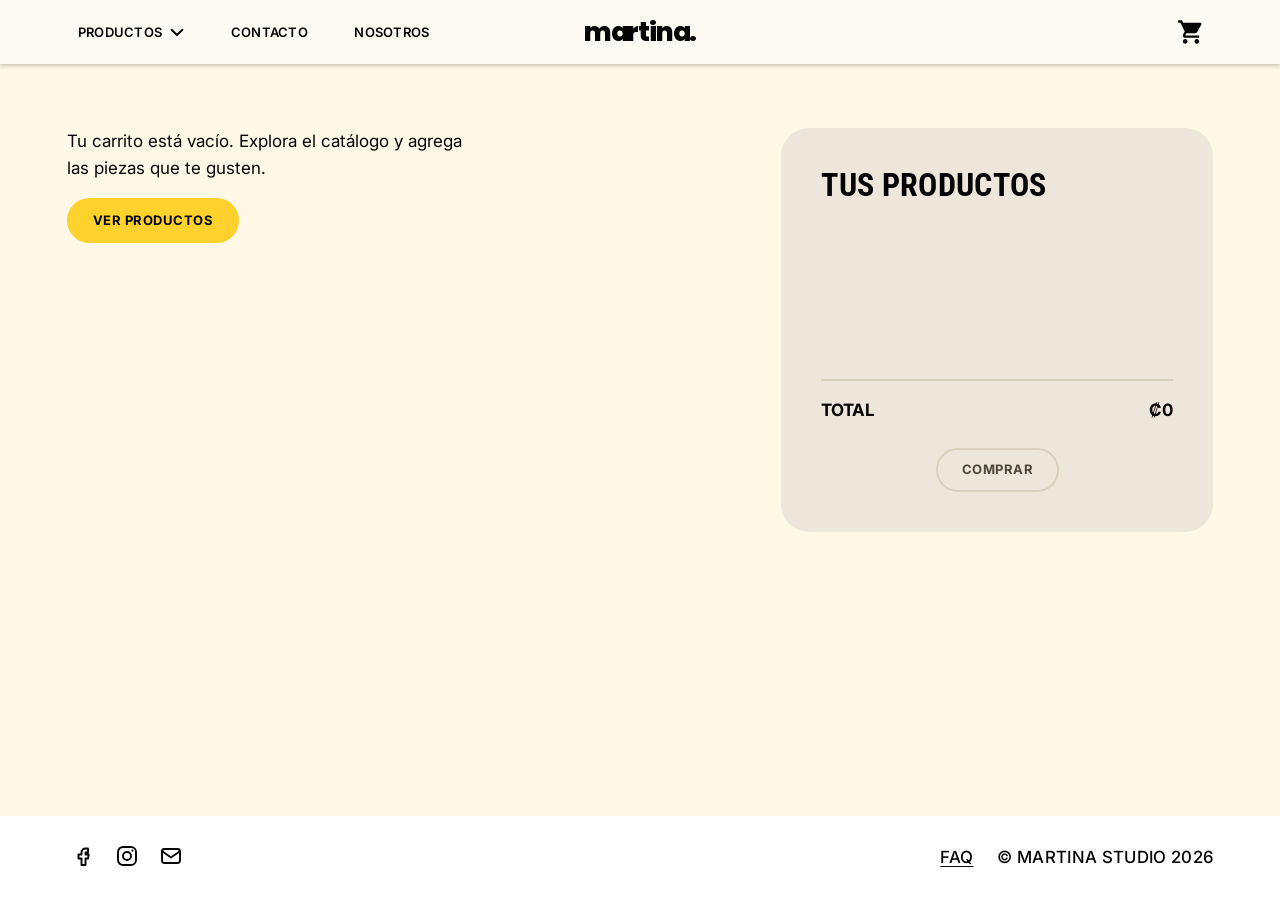
==== carrito.html @ 1516043b "Add files via upload" ====
<!DOCTYPE html>
<html lang="es-CR">
<head>
  <meta charset="utf-8">
  <meta name="viewport" content="width=device-width, initial-scale=1">
  <title>Carrito | martina.</title>
  <meta name="description" content="Revisa los muebles que agregaste a tu carrito en martina. y confirma tu pedido.">
  <meta name="theme-color" content="#fdfaf3">
  <meta property="og:type" content="website">
  <meta property="og:title" content="Carrito | martina.">
  <meta property="og:description" content="Revisa los muebles que agregaste a tu carrito en martina. y confirma tu pedido.">
  <meta property="og:locale" content="es_CR">
  <link rel="icon" href="img/favicon.svg" type="image/svg+xml">
  <link rel="preconnect" href="https://fonts.googleapis.com">
  <link rel="preconnect" href="https://fonts.gstatic.com" crossorigin>
  <link rel="stylesheet" href="https://fonts.googleapis.com/css2?family=Inter:wght@400;500;600;700&family=Poppins:wght@800&family=Roboto+Condensed:wght@700&display=swap">
  <link rel="stylesheet" href="css/base.css">
  <link rel="stylesheet" href="css/components.css">
  <link rel="stylesheet" href="css/pages.css">
  <script src="js/main.js" defer></script>
</head>
<body>
  <a class="skip-link" href="#contenido">Saltar al contenido</a>
  <header class="site-header">
    <div class="site-header__inner">
      <button class="nav-toggle" type="button" aria-expanded="false" aria-controls="menu-principal">
        <span class="nav-toggle__bars" aria-hidden="true"></span>
        <span class="visually-hidden">Menú</span>
      </button>
      <nav class="nav" id="menu-principal" aria-label="Principal">
        <ul class="nav__list">
          <li class="nav__item nav__item--sub">
            <div class="nav__pill">
              <a class="nav__link nav__link--split" href="productos.html">Productos</a>
              <button class="nav__chev" type="button" aria-expanded="false" aria-controls="submenu-productos">
                <span class="icon icon--chevron" aria-hidden="true"></span>
                <span class="visually-hidden">Mostrar categorías de productos</span>
              </button>
            </div>
            <ul class="nav__sub" id="submenu-productos">
            <li><a class="nav__sub-link" href="productos.html">Todos los productos</a></li>
            <li><a class="nav__sub-link" href="productos.html?tipo=silla">Sillas</a></li>
            <li><a class="nav__sub-link" href="productos.html?tipo=butaca">Butacas</a></li>
            <li><a class="nav__sub-link" href="productos.html?tipo=taburete">Taburetes</a></li>
            <li><a class="nav__sub-link" href="productos.html?tipo=mecedora">Mecedoras</a></li>
            </ul>
          </li>
          <li class="nav__item"><a class="nav__pill nav__link" href="contacto.html">Contacto</a></li>
          <li class="nav__item"><a class="nav__pill nav__link" href="nosotros.html">Nosotros</a></li>
        </ul>
      </nav>
      <a class="logo" href="index.html" aria-label="martina., ir al inicio">martina.</a>
      <a class="cart-link" href="carrito.html" aria-label="Carrito de compras, 0 productos" aria-current="page">
        <span class="icon icon--cart" aria-hidden="true"></span>
        <span class="cart-link__count" data-cart-count></span>
      </a>
    </div>
  </header>

  <main id="contenido" class="container">
    <div class="cart">
      <section aria-labelledby="items-title">
        <h1 class="visually-hidden" id="items-title">Carrito de compras</h1>
        <p class="form-status" id="cart-status" tabindex="-1" hidden>¡Gracias por tu pedido! Te escribiremos al correo o teléfono que tengamos registrado para coordinar el pago y la entrega.</p>
        <ul class="cart__items" id="cart-items"></ul>
      </section>

      <aside class="summary" aria-labelledby="summary-title">
        <h2 class="summary__title" id="summary-title">Tus productos</h2>
        <ul class="summary__lines" id="cart-lines"></ul>
        <p class="summary__total"><span>Total</span><span id="cart-total">₡0</span></p>
        <div class="summary__actions">
          <button class="btn" id="cart-buy" type="button" disabled>Comprar</button>
          <button class="summary__clear" id="cart-clear" type="button" hidden>Vaciar carrito</button>
        </div>
      </aside>
    </div>

    <dialog class="modal" id="checkout" aria-labelledby="checkout-title">
      <h2 class="modal__title" id="checkout-title">Confirma tu pedido</h2>
      <p>Total a pagar: <strong id="checkout-total">₡0</strong>. Al confirmar, nuestro equipo te contactará para coordinar el pago y la entrega.</p>
      <div class="modal__actions">
        <button class="btn btn--ghost" id="checkout-cancel" type="button">Cancelar</button>
        <button class="btn" id="checkout-confirm" type="button">Confirmar pedido</button>
      </div>
    </dialog>
  </main>

  <footer class="site-footer">
    <div class="site-footer__inner">
      <ul class="social">
        <li><a class="social__link" href="https://www.facebook.com/martina.studio" target="_blank" rel="noopener noreferrer"><span class="icon icon--facebook" aria-hidden="true"></span><span class="visually-hidden">Facebook de martina. (se abre en una pestaña nueva)</span></a></li>
        <li><a class="social__link" href="https://www.instagram.com/martina.studio" target="_blank" rel="noopener noreferrer"><span class="icon icon--instagram" aria-hidden="true"></span><span class="visually-hidden">Instagram de martina. (se abre en una pestaña nueva)</span></a></li>
        <li><a class="social__link" href="mailto:martina@studio.com"><span class="icon icon--mail" aria-hidden="true"></span><span class="visually-hidden">Enviar correo a martina@studio.com</span></a></li>
      </ul>
      <div class="site-footer__meta">
        <a class="site-footer__link" href="preguntas-frecuentes.html">FAQ</a>
        <p class="site-footer__copy">&copy; Martina Studio 2026</p>
      </div>
    </div>
  </footer>
  <div class="toast" id="toast" role="status" aria-live="polite"></div>
</body>
</html>
---- css/base.css ----
/* Estilos base y variables del sitio. */

:root {
  /* Colores */
  --color-ink: #050505;
  --color-ink-soft: #4d4839;
  --color-cream: #fff8e7;
  --color-paper: #fdfaf3;
  --color-sand: #ede6da;
  --color-line: #d8cfbd;
  --color-yellow: #fed12d;
  --color-yellow-soft: #ffe58a;
  --color-forest: #1e3a2b;
  --color-white: #ffffff;
  --color-error: #b3261e;
  --color-ok: #1e6b3a;

  /* Tipografías */
  --font-brand: "Poppins", "Montserrat", "Segoe UI", Arial, sans-serif;
  --font-display: "Roboto Condensed", "Arial Narrow", "Helvetica Neue", Arial, sans-serif;
  --font-body: "Inter", "Segoe UI", system-ui, -apple-system, Roboto, Arial, sans-serif;

  --step--1: clamp(0.8rem, 0.78rem + 0.1vw, 0.875rem);
  --step-0: clamp(1rem, 0.97rem + 0.15vw, 1.0625rem);
  --step-1: clamp(1.15rem, 1.08rem + 0.35vw, 1.3rem);
  --step-2: clamp(1.5rem, 1.3rem + 1vw, 2rem);
  --step-3: clamp(1.9rem, 1.5rem + 2vw, 2.9rem);

  /* Espaciado y formas */
  --space-1: 0.25rem;
  --space-2: 0.5rem;
  --space-3: 0.75rem;
  --space-4: 1rem;
  --space-5: 1.5rem;
  --space-6: 2.5rem;
  --space-7: 4rem;
  --space-8: 6rem;
  --radius-s: 0.5rem;
  --radius-m: 1rem;
  --radius-l: 1.75rem;
  --gutter: clamp(1rem, 5.2vw, 4.75rem);
  --header-h: 4rem;
  --shadow-header: 0 2px 4px rgba(0, 0, 0, 0.22);
  --shadow-pop: 0 12px 32px rgba(5, 5, 5, 0.18);
  --ease: cubic-bezier(0.2, 0.7, 0.2, 1);
}

*,
*::before,
*::after {
  box-sizing: border-box;
}

html {
  -webkit-text-size-adjust: 100%;
  scroll-behavior: smooth;
  scroll-padding-top: calc(var(--header-h) + 1rem);
}

body {
  margin: 0;
  min-height: 100vh;
  display: flex;
  flex-direction: column;
  background: var(--color-cream);
  color: var(--color-ink);
  font-family: var(--font-body);
  font-size: var(--step-0);
  font-weight: 400;
  line-height: 1.6;
  text-rendering: optimizeLegibility;
}

main {
  flex: 1;
}

img,
svg {
  display: block;
  max-width: 100%;
}

img {
  height: auto;
}

h1,
h2,
h3 {
  margin: 0;
  font-family: var(--font-display);
  font-weight: 700;
  line-height: 1.08;
  letter-spacing: 0.01em;
  text-transform: uppercase;
}

h1 { font-size: var(--step-3); }
h2 { font-size: var(--step-2); }
h3 { font-size: var(--step-1); }

p {
  margin: 0 0 var(--space-4);
}

ul,
ol {
  margin: 0;
  padding: 0;
}

a {
  color: inherit;
  text-underline-offset: 0.2em;
}

button,
input,
select,
textarea {
  font: inherit;
  color: inherit;
}

button {
  cursor: pointer;
}

address {
  font-style: normal;
}

[hidden] {
  display: none !important;
}

/* Foco de teclado */
:focus-visible {
  outline: 3px solid var(--color-ink);
  outline-offset: 3px;
  border-radius: 4px;
}

::selection {
  background: var(--color-yellow);
  color: var(--color-ink);
}

/* Utilidades */
.visually-hidden {
  position: absolute !important;
  width: 1px;
  height: 1px;
  margin: -1px;
  padding: 0;
  overflow: hidden;
  clip: rect(0 0 0 0);
  white-space: nowrap;
  border: 0;
}

.container {
  width: 100%;
  max-width: 96rem;
  margin-inline: auto;
  padding-inline: var(--gutter);
}

.skip-link {
  position: absolute;
  top: -4rem;
  left: var(--space-4);
  z-index: 100;
  padding: var(--space-3) var(--space-4);
  background: var(--color-yellow);
  color: var(--color-ink);
  font-weight: 600;
  border-radius: var(--radius-s);
  text-decoration: none;
}

.skip-link:focus {
  top: var(--space-3);
}

@media (prefers-reduced-motion: reduce) {
  html { scroll-behavior: auto; }

  *,
  *::before,
  *::after {
    animation-duration: 0.01ms !important;
    animation-iteration-count: 1 !important;
    transition-duration: 0.01ms !important;
  }
}
---- css/components.css ----
/* Componentes compartidos del sitio. */

/* Iconos */
.icon {
  display: inline-block;
  flex: none;
  width: 1.5rem;
  height: 1.5rem;
  background: center / contain no-repeat;
}

.icon--cart { background-image: url("../img/icons/cart.svg"); width: 1.75rem; height: 1.75rem; }
.icon--chevron { background-image: url("../img/icons/chevron.svg"); width: 1.1rem; height: 1.1rem; }
.icon--facebook { background-image: url("../img/icons/facebook.svg"); }
.icon--instagram { background-image: url("../img/icons/instagram.svg"); }
.icon--mail { background-image: url("../img/icons/mail.svg"); }
.icon--lg { width: 2rem; height: 2rem; }

/* Wordmark */
.wordmark {
  display: inline-block;
  font-family: var(--font-brand);
  font-weight: 800;
  line-height: 0.84;
  letter-spacing: -0.045em;
  text-transform: lowercase;
}

.wordmark__line {
  display: block;
}

.wordmark__dot {
  display: inline-block;
  width: 0.27em;
  height: 0.27em;
  margin-left: 0.05em;
  background: url("../img/sello-negro.svg") center / contain no-repeat;
}

/* Cabecera y navegación */
.site-header {
  position: sticky;
  top: 0;
  z-index: 50;
  background: var(--color-paper);
  box-shadow: var(--shadow-header);
}

.site-header__inner {
  position: relative;
  display: grid;
  grid-template-columns: 1fr auto 1fr;
  align-items: center;
  gap: var(--space-4);
  max-width: 100rem;
  min-height: var(--header-h);
  margin-inline: auto;
  padding-inline: var(--gutter);
}

.logo {
  grid-column: 2;
  grid-row: 1;
  font-family: var(--font-brand);
  font-size: 1.65rem;
  font-weight: 800;
  letter-spacing: -0.045em;
  line-height: 1;
  text-decoration: none;
}

.cart-link {
  position: relative;
  grid-column: 3;
  grid-row: 1;
  justify-self: end;
  display: inline-flex;
  align-items: center;
  padding: var(--space-2);
  border-radius: var(--radius-s);
  text-decoration: none;
}

.cart-link__count {
  position: absolute;
  top: -0.1rem;
  right: -0.25rem;
  min-width: 1.2rem;
  padding: 0 0.3rem;
  border-radius: 999px;
  background: var(--color-yellow);
  font-size: 0.72rem;
  font-weight: 700;
  line-height: 1.2rem;
  text-align: center;
}

.cart-link__count:empty {
  display: none;
}

.nav {
  grid-column: 1;
  grid-row: 1;
  justify-self: start;
}

.nav__list {
  display: flex;
  align-items: center;
  gap: var(--space-5);
  list-style: none;
}

.nav__item {
  position: relative;
}

.nav__pill {
  display: flex;
  align-items: center;
  border-radius: var(--radius-s);
  transition: background-color 0.2s var(--ease);
}

.nav__pill:hover {
  background: var(--color-yellow-soft);
}

.nav__pill.is-current {
  background: var(--color-yellow);
}

.nav__link {
  display: block;
  padding: 0.65rem 0.7rem;
  font-size: 0.8125rem;
  font-weight: 600;
  letter-spacing: 0.02em;
  line-height: 1;
  text-decoration: none;
  text-transform: uppercase;
}

.nav__link--split {
  padding-right: 0.2rem;
}

.nav__chev {
  display: inline-flex;
  align-items: center;
  padding: 0.65rem 0.6rem 0.65rem 0.2rem;
  border: 0;
  border-radius: var(--radius-s);
  background: none;
}

.nav__chev .icon {
  transition: transform 0.2s var(--ease);
}

.nav__item.is-open .nav__chev .icon {
  transform: rotate(180deg);
}

.nav__sub {
  position: absolute;
  top: 100%;
  left: 0;
  z-index: 10;
  display: none;
  min-width: 14rem;
  margin: 0.4rem 0 0;
  padding: var(--space-2);
  list-style: none;
  background: var(--color-paper);
  border-radius: var(--radius-m);
  box-shadow: var(--shadow-pop);
}

.nav__sub::before {
  content: "";
  position: absolute;
  top: -0.4rem;
  right: 0;
  left: 0;
  height: 0.4rem;
}

.nav__item.is-open .nav__sub {
  display: block;
}

@media (hover: hover) and (min-width: 56.25em) {
  .nav__item--sub:hover .nav__sub {
    display: block;
  }
}

.nav__sub-link {
  display: block;
  padding: 0.6rem 0.8rem;
  border-radius: var(--radius-s);
  font-size: 0.9rem;
  font-weight: 500;
  text-decoration: none;
}

.nav__sub-link:hover {
  background: var(--color-yellow-soft);
}

.nav-toggle {
  display: none;
  grid-column: 1;
  grid-row: 1;
  justify-self: start;
  align-items: center;
  justify-content: center;
  width: 2.75rem;
  height: 2.75rem;
  border: 0;
  border-radius: var(--radius-s);
  background: none;
}

.nav-toggle__bars,
.nav-toggle__bars::before,
.nav-toggle__bars::after {
  display: block;
  width: 1.4rem;
  height: 2px;
  background: var(--color-ink);
  transition: transform 0.25s var(--ease), background-color 0.25s var(--ease);
}

.nav-toggle__bars {
  position: relative;
}

.nav-toggle__bars::before,
.nav-toggle__bars::after {
  content: "";
  position: absolute;
  left: 0;
}

.nav-toggle__bars::before { top: -0.45rem; }
.nav-toggle__bars::after { top: 0.45rem; }

.nav-toggle.is-open .nav-toggle__bars { background: transparent; }
.nav-toggle.is-open .nav-toggle__bars::before { transform: translateY(0.45rem) rotate(45deg); }
.nav-toggle.is-open .nav-toggle__bars::after { transform: translateY(-0.45rem) rotate(-45deg); }

@media (max-width: 56.24em) {
  .nav-toggle {
    display: inline-flex;
  }

  .nav {
    position: absolute;
    top: 100%;
    right: 0;
    left: 0;
    display: none;
    max-height: calc(100vh - var(--header-h));
    overflow-y: auto;
    padding: var(--space-4) var(--gutter) var(--space-5);
    background: var(--color-paper);
    box-shadow: var(--shadow-header);
  }

  .nav.is-open {
    display: block;
  }

  .nav__list {
    flex-direction: column;
    align-items: stretch;
    gap: var(--space-1);
  }

  .nav__link {
    padding: 0.9rem 0.8rem;
    font-size: 0.9rem;
  }

  .nav__chev {
    display: none;
  }

  .nav__sub {
    position: static;
    display: block;
    min-width: 0;
    margin: 0 0 var(--space-2) var(--space-4);
    padding: 0;
    background: none;
    box-shadow: none;
  }

  .nav__sub::before {
    display: none;
  }

  .nav__sub-link {
    padding: 0.7rem 0.8rem;
  }
}

/* Botones */
.btn {
  display: inline-flex;
  align-items: center;
  justify-content: center;
  gap: var(--space-2);
  padding: 0.85rem 1.5rem;
  border: 2px solid var(--color-yellow);
  border-radius: 999px;
  background: var(--color-yellow);
  color: var(--color-ink);
  font-size: 0.8125rem;
  font-weight: 700;
  letter-spacing: 0.04em;
  line-height: 1;
  text-decoration: none;
  text-transform: uppercase;
  transition: background-color 0.2s var(--ease), border-color 0.2s var(--ease), transform 0.2s var(--ease);
}

.btn:hover {
  background: var(--color-yellow-soft);
  border-color: var(--color-yellow-soft);
}

.btn:active {
  transform: translateY(1px);
}

.btn:disabled {
  background: var(--color-sand);
  border-color: var(--color-line);
  color: var(--color-ink-soft);
  cursor: not-allowed;
}

.btn--ghost {
  background: transparent;
  border-color: var(--color-ink);
}

.btn--ghost:hover {
  background: var(--color-ink);
  border-color: var(--color-ink);
  color: var(--color-cream);
}

.btn--small {
  padding: 0.6rem 1rem;
  font-size: 0.75rem;
}

.btn--block {
  width: 100%;
}

.link-arrow {
  font-size: 0.875rem;
  font-weight: 600;
  text-transform: uppercase;
  letter-spacing: 0.03em;
}

/* Sello "Nuevo" */
.badge {
  position: absolute;
  z-index: 2;
  display: grid;
  place-items: center;
  width: 8.75rem;
  aspect-ratio: 1;
  background: url("../img/sello-amarillo.svg") center / contain no-repeat;
  font-family: var(--font-brand);
  font-size: 1.35rem;
  font-weight: 800;
  letter-spacing: -0.01em;
  text-transform: uppercase;
  transform: rotate(-15deg);
}

/* Tarjetas de producto */
.product-card {
  display: flex;
  flex-direction: column;
  gap: var(--space-3);
  list-style: none;
}

.product-card__media {
  margin: 0;
  overflow: hidden;
  aspect-ratio: 1;
  border-radius: var(--radius-m);
  background: var(--color-sand);
}

.product-card__img {
  width: 100%;
  height: 100%;
  object-fit: cover;
  transition: transform 0.5s var(--ease);
}

.product-card:hover .product-card__img {
  transform: scale(1.04);
}

.product-card__head {
  display: grid;
  grid-template-columns: 1fr auto;
  align-items: baseline;
  column-gap: var(--space-3);
}

.product-card__name {
  font-family: var(--font-body);
  font-size: 1rem;
  font-weight: 500;
  letter-spacing: 0;
  line-height: 1.3;
  text-transform: uppercase;
}

.product-card__price {
  margin: 0;
  font-weight: 600;
  white-space: nowrap;
}

.product-card__info {
  grid-column: 1 / -1;
  margin: 0;
  color: var(--color-ink-soft);
  font-size: var(--step--1);
  line-height: 1.4;
}

.product-card__add {
  align-self: flex-start;
  margin-top: auto;
}

.placeholder {
  display: grid;
  place-items: center;
  width: 100%;
  height: 100%;
  padding: var(--space-4);
  background:
    repeating-linear-gradient(135deg, transparent 0 14px, rgba(0, 0, 0, 0.025) 14px 28px),
    var(--color-sand);
  color: var(--color-ink-soft);
  font-size: var(--step--1);
  text-align: center;
}

/* Campos de formulario */
.field {
  display: flex;
  flex-direction: column;
  gap: var(--space-2);
  margin-bottom: var(--space-5);
}

.field__label {
  font-size: 0.875rem;
  font-weight: 600;
}

.field__hint {
  color: var(--color-ink-soft);
  font-size: var(--step--1);
  font-weight: 400;
}

.field__control {
  width: 100%;
  padding: 0.8rem 1rem;
  border: 2px solid var(--color-line);
  border-radius: var(--radius-m);
  background: var(--color-paper);
  transition: border-color 0.2s var(--ease), box-shadow 0.2s var(--ease);
}

.field__control:hover {
  border-color: var(--color-ink-soft);
}

.field__control:focus {
  outline: none;
  border-color: var(--color-ink);
  box-shadow: 0 0 0 4px var(--color-yellow);
}

.field__control--area {
  min-height: 9rem;
  resize: vertical;
}

.field__error {
  min-height: 0;
  margin: 0;
  color: var(--color-error);
  font-size: 0.85rem;
  font-weight: 500;
}

.field__error:empty {
  display: none;
}

.field--error .field__control {
  border-color: var(--color-error);
}

.field__counter {
  align-self: flex-end;
  margin: 0;
  color: var(--color-ink-soft);
  font-size: 0.8rem;
}

.check {
  display: flex;
  align-items: flex-start;
  gap: var(--space-3);
  cursor: pointer;
  font-size: 0.95rem;
  line-height: 1.4;
}

.check__input {
  flex: none;
  width: 1.25rem;
  height: 1.25rem;
  margin: 0.1rem 0 0;
  accent-color: var(--color-ink);
  cursor: pointer;
}

.form-status {
  margin: var(--space-4) 0 0;
  padding: var(--space-3) var(--space-4);
  border-radius: var(--radius-m);
  background: var(--color-yellow-soft);
  font-weight: 500;
}

/* Pie de página */
.site-footer {
  background: var(--color-white);
}

.site-footer__inner {
  display: flex;
  flex-wrap: wrap;
  align-items: center;
  justify-content: space-between;
  gap: var(--space-4) var(--space-6);
  max-width: 100rem;
  margin-inline: auto;
  padding: var(--space-5) var(--gutter);
}

.social {
  display: flex;
  gap: var(--space-3);
  list-style: none;
}

.social__link {
  display: inline-flex;
  padding: var(--space-1);
  border-radius: var(--radius-s);
  transition: transform 0.2s var(--ease);
}

.social__link:hover {
  transform: translateY(-2px);
}

.site-footer__meta {
  display: flex;
  flex-wrap: wrap;
  align-items: center;
  gap: var(--space-2) var(--space-5);
}

.site-footer__link,
.site-footer__copy {
  margin: 0;
  font-size: 1.05rem;
  font-weight: 500;
  letter-spacing: 0.02em;
  text-transform: uppercase;
}

/* Aviso */
.toast {
  position: fixed;
  bottom: var(--space-5);
  left: 50%;
  z-index: 90;
  max-width: calc(100vw - 2rem);
  padding: 0.8rem 1.25rem;
  border-radius: 999px;
  background: var(--color-ink);
  color: var(--color-cream);
  font-size: 0.9rem;
  font-weight: 500;
  opacity: 0;
  pointer-events: none;
  transform: translate(-50%, 1rem);
  transition: opacity 0.25s var(--ease), transform 0.25s var(--ease);
}

.toast.is-visible {
  opacity: 1;
  transform: translate(-50%, 0);
}

/* Modal */
.modal {
  width: min(30rem, calc(100vw - 2rem));
  padding: var(--space-5);
  border: 0;
  border-radius: var(--radius-l);
  background: var(--color-paper);
  color: var(--color-ink);
  box-shadow: var(--shadow-pop);
}

.modal::backdrop {
  background: rgba(5, 5, 5, 0.55);
}

.modal__title {
  margin-bottom: var(--space-3);
}

.modal__actions {
  display: flex;
  flex-wrap: wrap;
  justify-content: flex-end;
  gap: var(--space-3);
  margin-top: var(--space-5);
}

/* Preguntas frecuentes */
.accordion__item {
  border-bottom: 2px solid var(--color-line);
}

.accordion__summary {
  display: flex;
  align-items: center;
  justify-content: space-between;
  gap: var(--space-4);
  padding: var(--space-4) 0;
  font-size: var(--step-1);
  font-weight: 600;
  line-height: 1.3;
  list-style: none;
  cursor: pointer;
}

.accordion__summary::-webkit-details-marker {
  display: none;
}

.accordion__summary::after {
  content: "+";
  flex: none;
  font-family: var(--font-display);
  font-size: 1.75rem;
  font-weight: 700;
  line-height: 1;
}

.accordion__item[open] .accordion__summary::after {
  content: "\2212";
}

.accordion__body {
  max-width: 42rem;
  padding-bottom: var(--space-4);
  color: var(--color-ink-soft);
}
---- css/pages.css ----
/* Estilos específicos de cada página. */

/* Rejilla de productos */
.product-grid {
  display: grid;
  grid-template-columns: repeat(auto-fill, minmax(11.5rem, 1fr));
  gap: var(--space-6) var(--space-5);
  list-style: none;
}

@media (max-width: 40em) {
  .product-grid {
    grid-template-columns: repeat(2, minmax(0, 1fr));
    gap: var(--space-5) var(--space-3);
  }

  .cart__items {
    grid-template-columns: repeat(2, minmax(0, 1fr));
  }
}

.product-grid--four {
  grid-template-columns: repeat(4, minmax(0, 1fr));
}

@media (max-width: 56.24em) {
  .product-grid--four {
    grid-template-columns: repeat(2, minmax(0, 1fr));
  }
}

/* Secciones */
.section {
  padding-block: var(--space-7);
}

.section--paper {
  background: var(--color-paper);
}

.section__head {
  display: flex;
  flex-wrap: wrap;
  align-items: baseline;
  justify-content: space-between;
  gap: var(--space-3) var(--space-5);
  margin-bottom: var(--space-6);
}

/* Inicio: hero */
.hero {
  display: grid;
  grid-template-columns: minmax(0, 38fr) minmax(0, 62fr);
  min-height: min(45rem, calc(100vh - var(--header-h) - 5rem));
}

.hero__content {
  display: flex;
  flex-direction: column;
  justify-content: space-between;
  gap: var(--space-7);
  padding: clamp(2rem, 6vw, 5rem) var(--space-5) clamp(2rem, 5vw, 4rem) var(--gutter);
}

.hero__wordmark {
  font-size: clamp(4.5rem, 9.2vw, 9rem);
}

.hero__title {
  max-width: 14ch;
  margin-bottom: var(--space-4);
  font-size: clamp(1.7rem, 1.2rem + 1.6vw, 2.3rem);
}

.hero__text {
  max-width: 24rem;
  margin-bottom: var(--space-5);
}

.hero__media {
  position: relative;
  min-height: 22rem;
}

.hero__img {
  width: 100%;
  height: 100%;
  object-fit: cover;
  border-top-left-radius: var(--radius-l);
}

.hero__badge {
  bottom: 12%;
  left: 0;
  margin-left: -4.4rem;
  animation: stamp 0.9s var(--ease) 0.25s both;
}

@keyframes stamp {
  from { opacity: 0; transform: rotate(-70deg) scale(0.4); }
  to { opacity: 1; transform: rotate(-15deg) scale(1); }
}

@media (max-width: 56.24em) {
  .hero {
    grid-template-columns: 1fr;
    min-height: 0;
  }

  .hero__content {
    gap: var(--space-6);
    padding: var(--space-6) var(--gutter) var(--space-7);
  }

  .hero__media {
    min-height: 0;
    aspect-ratio: 4 / 3;
  }

  .hero__img {
    border-top-left-radius: var(--radius-l);
    border-top-right-radius: var(--radius-l);
  }

  .hero__badge {
    top: 0;
    right: var(--gutter);
    bottom: auto;
    left: auto;
    width: 6.75rem;
    margin: -3.4rem 0 0;
    font-size: 1.05rem;
  }
}

/* Inicio: beneficios */
.benefits {
  display: grid;
  grid-template-columns: repeat(auto-fit, minmax(15rem, 1fr));
  gap: var(--space-6);
  list-style: none;
}

.benefits__item::before {
  content: "";
  display: block;
  width: 2.75rem;
  height: 2.75rem;
  margin-bottom: var(--space-4);
  background: url("../img/sello-amarillo.svg") center / contain no-repeat;
}

.benefits__title {
  margin-bottom: var(--space-2);
  font-size: var(--step-1);
}

.benefits__text {
  max-width: 24rem;
  margin: 0;
  color: var(--color-ink-soft);
}

/* Inicio: llamada a la acción */
.cta {
  display: flex;
  flex-wrap: wrap;
  align-items: center;
  justify-content: space-between;
  gap: var(--space-5) var(--space-6);
  padding: clamp(1.75rem, 5vw, 4rem);
  border-radius: var(--radius-l);
  background: var(--color-forest);
  color: var(--color-cream);
}

.cta__title {
  max-width: 18ch;
  margin-bottom: var(--space-3);
}

.cta__text {
  max-width: 34rem;
  margin: 0;
}

/* Catálogo */
.catalog {
  padding-block: var(--space-6) var(--space-7);
}

.catalog__bar {
  display: flex;
  flex-wrap: wrap;
  align-items: center;
  gap: var(--space-3);
  margin-bottom: var(--space-6);
  padding: var(--space-2) var(--space-2) var(--space-2) var(--space-5);
  border-radius: var(--radius-m);
  background: var(--color-sand);
}

.catalog__search {
  flex: 1 1 14rem;
  min-width: 0;
  padding: 0.7rem 0;
  border: 0;
  background: transparent;
}

.catalog__search:focus {
  outline: none;
}

.catalog__bar:focus-within {
  box-shadow: 0 0 0 4px var(--color-yellow);
}

.catalog__sort {
  padding: 0.6rem 0.9rem;
  border: 0;
  border-radius: var(--radius-s);
  background: var(--color-paper);
  font-size: 0.9rem;
}

.catalog__layout {
  display: grid;
  grid-template-columns: 15rem minmax(0, 1fr);
  gap: var(--space-7);
  align-items: start;
}

.catalog__status {
  margin-bottom: var(--space-4);
  color: var(--color-ink-soft);
  font-size: 0.9rem;
}

.catalog__empty {
  padding: var(--space-6) 0;
}

.filters-toggle {
  display: none;
  margin-bottom: var(--space-4);
}

.filters {
  position: sticky;
  top: calc(var(--header-h) + var(--space-4));
}

.filter {
  border-bottom: 3px solid var(--color-sand);
}

.filter__summary {
  display: flex;
  align-items: center;
  justify-content: space-between;
  padding: 1.05rem 0.25rem;
  font-size: 1rem;
  font-weight: 600;
  text-transform: uppercase;
  list-style: none;
  cursor: pointer;
}

.filter__summary::-webkit-details-marker {
  display: none;
}

.filter__summary::after {
  content: "+";
  padding-right: 0.5rem;
  font-size: 1.25rem;
  font-weight: 500;
}

.filter[open] .filter__summary::after {
  content: "\2212";
}

.filter__options {
  display: grid;
  gap: var(--space-3);
  padding: 0 0.25rem var(--space-4);
}

.filters__clear {
  margin-top: var(--space-5);
}

@media (max-width: 56.24em) {
  .catalog__layout {
    grid-template-columns: 1fr;
    gap: var(--space-4);
  }

  .filters {
    position: static;
  }

  .js .filters-toggle {
    display: inline-flex;
  }

  .js .filters {
    display: none;
  }

  .js .filters.is-open {
    display: block;
    margin-bottom: var(--space-5);
  }
}

/* Carrito */
.cart {
  display: grid;
  grid-template-columns: minmax(0, 1fr) minmax(18rem, 27rem);
  gap: var(--space-7);
  align-items: start;
  padding-block: var(--space-7);
}

.cart__items {
  display: grid;
  grid-template-columns: repeat(auto-fill, minmax(12rem, 1fr));
  gap: var(--space-6) var(--space-5);
  list-style: none;
}

.cart__empty {
  grid-column: 1 / -1;
  max-width: 26rem;
}

.cart-item {
  display: flex;
  flex-direction: column;
  gap: var(--space-2);
}

.cart-item__media {
  overflow: hidden;
  aspect-ratio: 1;
  border-radius: var(--radius-m);
  background: var(--color-sand);
}

.cart-item__img {
  width: 100%;
  height: 100%;
  object-fit: cover;
}

.cart-item__head {
  display: flex;
  justify-content: space-between;
  gap: var(--space-3);
  font-weight: 500;
  text-transform: uppercase;
}

.cart-item__info {
  margin: 0;
  color: var(--color-ink-soft);
  font-size: var(--step--1);
}

.cart-item__controls {
  display: flex;
  flex-wrap: wrap;
  align-items: center;
  justify-content: space-between;
  gap: var(--space-2);
  margin-top: var(--space-1);
}

.qty {
  display: inline-flex;
  align-items: center;
  border: 2px solid var(--color-ink);
  border-radius: 999px;
}

.qty__btn {
  width: 2rem;
  height: 2rem;
  border: 0;
  border-radius: 999px;
  background: none;
  font-size: 1.1rem;
  line-height: 1;
}

.qty__btn:hover {
  background: var(--color-yellow);
}

.qty__value {
  min-width: 1.5rem;
  font-size: 0.9rem;
  font-weight: 600;
  text-align: center;
}

.cart-item__remove {
  padding: var(--space-1);
  border: 0;
  background: none;
  font-size: 0.85rem;
  text-decoration: underline;
  text-underline-offset: 0.2em;
}

.summary {
  position: sticky;
  top: calc(var(--header-h) + var(--space-4));
  padding: var(--space-6);
  border-radius: var(--radius-l);
  background: var(--color-sand);
}

.summary__title {
  margin-bottom: var(--space-6);
}

.summary__lines {
  display: grid;
  gap: var(--space-4);
  min-height: 6rem;
  margin-bottom: var(--space-6);
  list-style: none;
}

.summary__line,
.summary__total {
  display: flex;
  justify-content: space-between;
  gap: var(--space-4);
  font-weight: 500;
  text-transform: uppercase;
}

.summary__total {
  margin: 0 0 var(--space-5);
  padding-top: var(--space-4);
  border-top: 2px solid var(--color-line);
  font-weight: 700;
}

.summary__actions {
  display: grid;
  justify-items: center;
  gap: var(--space-3);
}

.summary__clear {
  border: 0;
  background: none;
  font-size: 0.85rem;
  text-decoration: underline;
  text-underline-offset: 0.2em;
}

@media (max-width: 56.24em) {
  .cart {
    grid-template-columns: 1fr;
    gap: var(--space-6);
  }

  .summary {
    position: static;
    padding: var(--space-5);
  }
}

/* Contacto */
.contact {
  display: grid;
  grid-template-columns: minmax(0, 2fr) minmax(0, 1fr);
}

.contact__content {
  max-width: 44rem;
  padding: var(--space-7) var(--gutter) var(--space-7);
}

.contact__title {
  margin-bottom: var(--space-6);
}

.contact__list {
  display: grid;
  gap: var(--space-4);
  margin-bottom: var(--space-5);
  list-style: none;
}

.contact__item {
  display: flex;
  align-items: center;
  gap: var(--space-4);
}

.contact__link {
  text-decoration: none;
}

.contact__link:hover {
  text-decoration: underline;
}

.contact__phone {
  display: inline-block;
  margin-bottom: var(--space-3);
  font-size: var(--step-2);
  font-weight: 300;
  text-decoration: none;
}

.contact__meta {
  margin-bottom: var(--space-7);
  color: var(--color-ink-soft);
}

.contact__form-title {
  margin-bottom: var(--space-5);
  font-size: var(--step-2);
}

.contact__row {
  display: grid;
  grid-template-columns: repeat(2, minmax(0, 1fr));
  column-gap: var(--space-5);
}

.contact__media {
  position: sticky;
  top: var(--header-h);
  align-self: start;
  height: calc(100vh - var(--header-h));
  min-height: 28rem;
  overflow: hidden;
}

.contact__img {
  width: 100%;
  height: 100%;
  object-fit: cover;
}

.contact__wordmark {
  position: absolute;
  right: var(--space-6);
  bottom: var(--space-6);
  font-size: clamp(2.75rem, 5vw, 4.5rem);
}

@media (max-width: 56.24em) {
  .contact {
    grid-template-columns: 1fr;
  }

  .contact__content {
    max-width: none;
    padding-block: var(--space-6);
  }

  .contact__media {
    position: relative;
    top: auto;
    height: auto;
    min-height: 0;
    aspect-ratio: 16 / 10;
  }

  .contact__row {
    grid-template-columns: 1fr;
  }

  .contact__wordmark {
    display: none;
  }
}

/* Nosotros */
.about {
  max-width: 44rem;
  margin-inline: auto;
  padding: var(--space-7) var(--gutter) var(--space-8);
}

.about__title {
  margin-bottom: var(--space-5);
}

.about__text {
  max-width: 38rem;
  margin-bottom: var(--space-5);
  font-size: var(--step-1);
  line-height: 1.65;
}

.about__pillars {
  display: grid;
  gap: var(--space-5);
  margin: var(--space-7) 0;
  list-style: none;
}

.about__pillar {
  padding-left: var(--space-5);
  border-left: 4px solid var(--color-yellow);
}

.about__pillar-title {
  margin-bottom: var(--space-1);
  font-size: var(--step-1);
}

.about__pillar-text {
  margin: 0;
  color: var(--color-ink-soft);
}

.about__wordmark {
  display: block;
  width: max-content;
  margin-inline: auto;
  font-size: clamp(3.5rem, 8vw, 5rem);
}

/* Preguntas frecuentes */
.faq {
  max-width: 52rem;
  margin-inline: auto;
  padding: var(--space-7) var(--gutter) var(--space-8);
}

.faq__title {
  margin-bottom: var(--space-3);
}

.faq__intro {
  margin-bottom: var(--space-6);
  color: var(--color-ink-soft);
}

.faq__more {
  margin-top: var(--space-6);
}

/* Páginas simples */
.notice {
  display: grid;
  justify-items: center;
  gap: var(--space-5);
  max-width: 36rem;
  margin-inline: auto;
  padding: var(--space-8) var(--gutter);
  text-align: center;
}

.notice__wordmark {
  font-size: 5rem;
}

.notice__text {
  margin: 0;
}
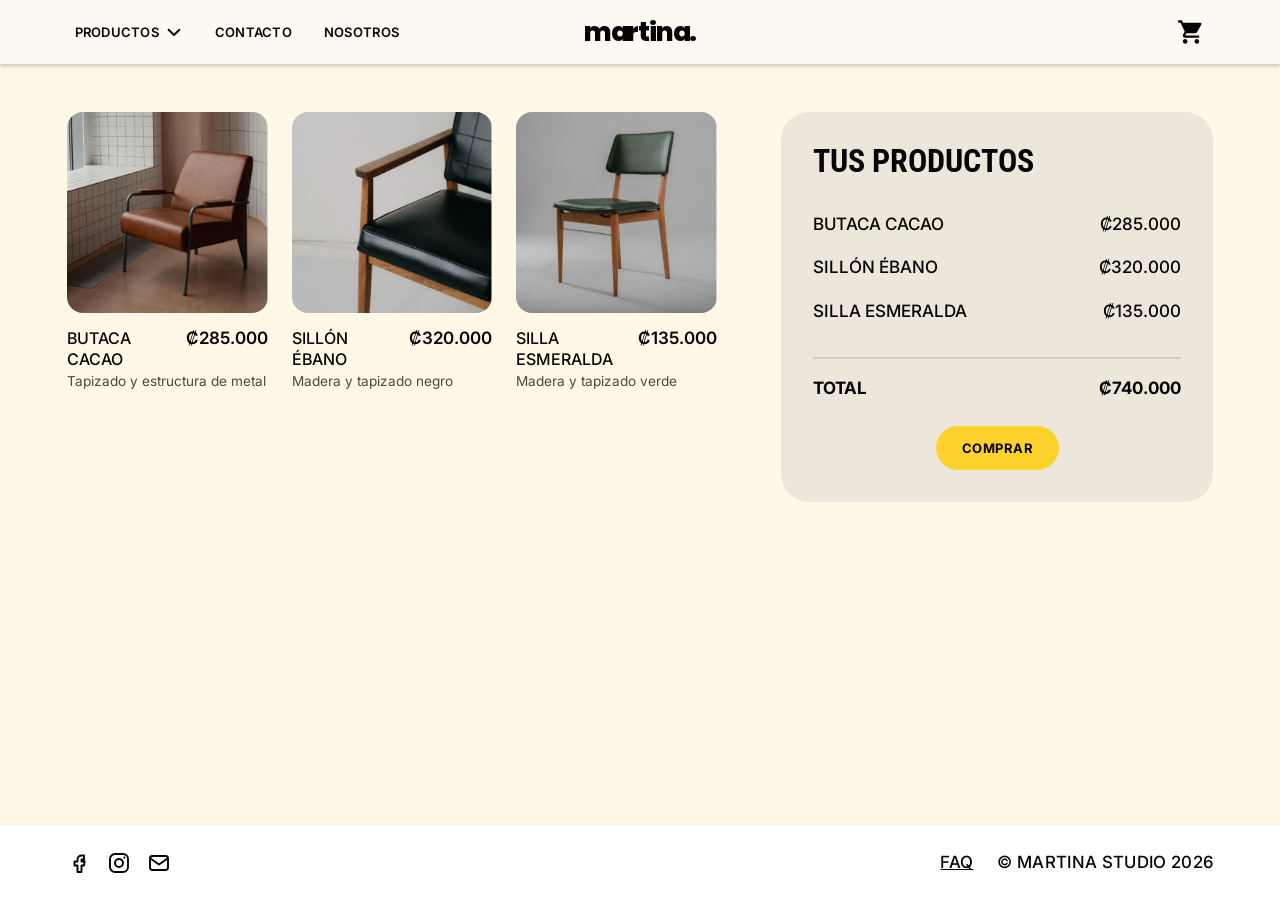
==== commit 41c7abff: "z" ====
--- a/carrito.html
+++ b/carrito.html
@@ -4,101 +4,122 @@
   <meta charset="utf-8">
   <meta name="viewport" content="width=device-width, initial-scale=1">
   <title>Carrito | martina.</title>
-  <meta name="description" content="Revisa los muebles que agregaste a tu carrito en martina. y confirma tu pedido.">
-  <meta name="theme-color" content="#fdfaf3">
-  <meta property="og:type" content="website">
-  <meta property="og:title" content="Carrito | martina.">
-  <meta property="og:description" content="Revisa los muebles que agregaste a tu carrito en martina. y confirma tu pedido.">
-  <meta property="og:locale" content="es_CR">
+  <meta name="description" content="Revisa tu carrito en martina. y confirma tu compra.">
   <link rel="icon" href="img/favicon.svg" type="image/svg+xml">
+
+  <!-- Bootstrap (desde CDN) -->
+  <link rel="stylesheet" href="https://cdn.jsdelivr.net/npm/bootstrap@5.3.2/dist/css/bootstrap.min.css">
+  <!-- Tipografías: Poppins (logo), Roboto Condensed (títulos), Inter (texto) -->
   <link rel="preconnect" href="https://fonts.googleapis.com">
   <link rel="preconnect" href="https://fonts.gstatic.com" crossorigin>
-  <link rel="stylesheet" href="https://fonts.googleapis.com/css2?family=Inter:wght@400;500;600;700&family=Poppins:wght@800&family=Roboto+Condensed:wght@700&display=swap">
-  <link rel="stylesheet" href="css/base.css">
-  <link rel="stylesheet" href="css/components.css">
-  <link rel="stylesheet" href="css/pages.css">
-  <script src="js/main.js" defer></script>
+  <link rel="stylesheet" href="https://fonts.googleapis.com/css2?family=Inter:wght@300;400;500;600;700&family=Poppins:wght@800&family=Roboto+Condensed:wght@700&display=swap">
+  <!-- Nuestros estilos (después de Bootstrap para poder personalizarlo) -->
+  <link rel="stylesheet" href="css/estilos.css">
 </head>
 <body>
-  <a class="skip-link" href="#contenido">Saltar al contenido</a>
+  <a class="salto" href="#contenido">Saltar al contenido</a>
   <header class="site-header">
-    <div class="site-header__inner">
-      <button class="nav-toggle" type="button" aria-expanded="false" aria-controls="menu-principal">
-        <span class="nav-toggle__bars" aria-hidden="true"></span>
-        <span class="visually-hidden">Menú</span>
-      </button>
-      <nav class="nav" id="menu-principal" aria-label="Principal">
-        <ul class="nav__list">
-          <li class="nav__item nav__item--sub">
-            <div class="nav__pill">
-              <a class="nav__link nav__link--split" href="productos.html">Productos</a>
-              <button class="nav__chev" type="button" aria-expanded="false" aria-controls="submenu-productos">
-                <span class="icon icon--chevron" aria-hidden="true"></span>
-                <span class="visually-hidden">Mostrar categorías de productos</span>
-              </button>
-            </div>
-            <ul class="nav__sub" id="submenu-productos">
-            <li><a class="nav__sub-link" href="productos.html">Todos los productos</a></li>
-            <li><a class="nav__sub-link" href="productos.html?tipo=silla">Sillas</a></li>
-            <li><a class="nav__sub-link" href="productos.html?tipo=butaca">Butacas</a></li>
-            <li><a class="nav__sub-link" href="productos.html?tipo=taburete">Taburetes</a></li>
-            <li><a class="nav__sub-link" href="productos.html?tipo=mecedora">Mecedoras</a></li>
-            </ul>
-          </li>
-          <li class="nav__item"><a class="nav__pill nav__link" href="contacto.html">Contacto</a></li>
-          <li class="nav__item"><a class="nav__pill nav__link" href="nosotros.html">Nosotros</a></li>
-        </ul>
-      </nav>
-      <a class="logo" href="index.html" aria-label="martina., ir al inicio">martina.</a>
-      <a class="cart-link" href="carrito.html" aria-label="Carrito de compras, 0 productos" aria-current="page">
-        <span class="icon icon--cart" aria-hidden="true"></span>
-        <span class="cart-link__count" data-cart-count></span>
-      </a>
-    </div>
+    <nav class="navbar navbar-expand-lg" aria-label="Principal">
+      <div class="container-fluid barra">
+        <button class="navbar-toggler" type="button" data-bs-toggle="collapse" data-bs-target="#menu" aria-controls="menu" aria-expanded="false" aria-label="Abrir menú">
+          <span class="navbar-toggler-icon"></span>
+        </button>
+
+        <div class="collapse navbar-collapse" id="menu">
+          <ul class="navbar-nav align-items-lg-center gap-lg-3">
+            <li class="nav-item dropdown">
+              <div class="pastilla">
+                <a class="nav-link" href="productos.html">Productos</a>
+                <button class="nav-link dropdown-toggle flecha" type="button" data-bs-toggle="dropdown" aria-expanded="false">
+                  <span class="visually-hidden">Mostrar categorías</span>
+                </button>
+                <ul class="dropdown-menu">
+                  <li><a class="dropdown-item" href="productos.html">Todos los productos</a></li>
+                  <li><a class="dropdown-item" href="productos.html#sillas">Sillas</a></li>
+                  <li><a class="dropdown-item" href="productos.html#butacas">Butacas</a></li>
+                  <li><a class="dropdown-item" href="productos.html#taburetes">Taburetes</a></li>
+                  <li><a class="dropdown-item" href="productos.html#mecedoras">Mecedoras</a></li>
+                </ul>
+              </div>
+            </li>
+            <li class="nav-item"><a class="nav-link pastilla" href="contacto.html">Contacto</a></li>
+            <li class="nav-item"><a class="nav-link pastilla" href="nosotros.html">Nosotros</a></li>
+          </ul>
+        </div>
+
+        <a class="logo" href="index.html" aria-label="martina., ir al inicio">martina.</a>
+        <a class="carrito-link" href="carrito.html" aria-label="Ver carrito de compras" aria-current="page">
+          <img src="img/icons/cart.svg" alt="" width="28" height="28">
+        </a>
+      </div>
+    </nav>
   </header>
 
-  <main id="contenido" class="container">
-    <div class="cart">
-      <section aria-labelledby="items-title">
-        <h1 class="visually-hidden" id="items-title">Carrito de compras</h1>
-        <p class="form-status" id="cart-status" tabindex="-1" hidden>¡Gracias por tu pedido! Te escribiremos al correo o teléfono que tengamos registrado para coordinar el pago y la entrega.</p>
-        <ul class="cart__items" id="cart-items"></ul>
-      </section>
+  <main id="contenido" class="carrito contenedor">
+    <section aria-labelledby="carrito-titulo">
+      <h1 class="visually-hidden" id="carrito-titulo">Carrito de compras</h1>
+      <!-- Ejemplo de carrito con 3 productos (sitio estático, sin base de datos) -->
+      <ul class="carrito-lista">
+          <li class="producto">
+            <figure>
+              <img src="img/butaca-cacao.jpg" alt="Butaca tapizada en marrón con estructura de metal verde oscuro junto a una ventana" width="274" height="284" loading="lazy">
+            </figure>
+            <div class="producto-datos">
+              <h3 class="producto-nombre">Butaca Cacao</h3>
+              <p class="producto-precio">₡285.000</p>
+              <p class="producto-info">Tapizado y estructura de metal</p>
+            </div>
+          </li>
+          <li class="producto">
+            <figure>
+              <img src="img/sillon-ebano.jpg" alt="Detalle de sillón con brazos de madera y asiento tapizado en negro" width="274" height="284" loading="lazy">
+            </figure>
+            <div class="producto-datos">
+              <h3 class="producto-nombre">Sillón Ébano</h3>
+              <p class="producto-precio">₡320.000</p>
+              <p class="producto-info">Madera y tapizado negro</p>
+            </div>
+          </li>
+          <li class="producto">
+            <figure>
+              <img src="img/silla-esmeralda.jpg" alt="Silla con asiento y respaldo tapizados en verde oscuro y patas de madera" width="274" height="284" loading="lazy">
+            </figure>
+            <div class="producto-datos">
+              <h3 class="producto-nombre">Silla Esmeralda</h3>
+              <p class="producto-precio">₡135.000</p>
+              <p class="producto-info">Madera y tapizado verde</p>
+            </div>
+          </li>
+      </ul>
+    </section>
 
-      <aside class="summary" aria-labelledby="summary-title">
-        <h2 class="summary__title" id="summary-title">Tus productos</h2>
-        <ul class="summary__lines" id="cart-lines"></ul>
-        <p class="summary__total"><span>Total</span><span id="cart-total">₡0</span></p>
-        <div class="summary__actions">
-          <button class="btn" id="cart-buy" type="button" disabled>Comprar</button>
-          <button class="summary__clear" id="cart-clear" type="button" hidden>Vaciar carrito</button>
-        </div>
-      </aside>
-    </div>
-
-    <dialog class="modal" id="checkout" aria-labelledby="checkout-title">
-      <h2 class="modal__title" id="checkout-title">Confirma tu pedido</h2>
-      <p>Total a pagar: <strong id="checkout-total">₡0</strong>. Al confirmar, nuestro equipo te contactará para coordinar el pago y la entrega.</p>
-      <div class="modal__actions">
-        <button class="btn btn--ghost" id="checkout-cancel" type="button">Cancelar</button>
-        <button class="btn" id="checkout-confirm" type="button">Confirmar pedido</button>
-      </div>
-    </dialog>
+    <aside class="resumen" aria-labelledby="resumen-titulo">
+      <h2 id="resumen-titulo">Tus productos</h2>
+      <ul>
+          <li class="resumen-linea"><span>Butaca Cacao</span><span>₡285.000</span></li>
+          <li class="resumen-linea"><span>Sillón Ébano</span><span>₡320.000</span></li>
+          <li class="resumen-linea"><span>Silla Esmeralda</span><span>₡135.000</span></li>
+      </ul>
+      <p class="resumen-linea resumen-total"><span>Total</span><span>₡740.000</span></p>
+      <a class="btn btn-martina" href="gracias.html">Comprar</a>
+    </aside>
   </main>
 
-  <footer class="site-footer">
-    <div class="site-footer__inner">
-      <ul class="social">
-        <li><a class="social__link" href="https://www.facebook.com/martina.studio" target="_blank" rel="noopener noreferrer"><span class="icon icon--facebook" aria-hidden="true"></span><span class="visually-hidden">Facebook de martina. (se abre en una pestaña nueva)</span></a></li>
-        <li><a class="social__link" href="https://www.instagram.com/martina.studio" target="_blank" rel="noopener noreferrer"><span class="icon icon--instagram" aria-hidden="true"></span><span class="visually-hidden">Instagram de martina. (se abre en una pestaña nueva)</span></a></li>
-        <li><a class="social__link" href="mailto:martina@studio.com"><span class="icon icon--mail" aria-hidden="true"></span><span class="visually-hidden">Enviar correo a martina@studio.com</span></a></li>
+  <footer class="pie">
+    <div class="pie-interior d-flex flex-wrap justify-content-between align-items-center gap-3">
+      <ul class="list-unstyled d-flex gap-3 mb-0">
+        <li><a href="https://www.facebook.com/martina.studio" target="_blank" rel="noopener noreferrer"><img src="img/icons/facebook.svg" alt="Facebook de martina. (se abre en una pestaña nueva)" width="24" height="24"></a></li>
+        <li><a href="https://www.instagram.com/martina.studio" target="_blank" rel="noopener noreferrer"><img src="img/icons/instagram.svg" alt="Instagram de martina. (se abre en una pestaña nueva)" width="24" height="24"></a></li>
+        <li><a href="mailto:martina@studio.com"><img src="img/icons/mail.svg" alt="Enviar correo a martina@studio.com" width="24" height="24"></a></li>
       </ul>
-      <div class="site-footer__meta">
-        <a class="site-footer__link" href="preguntas-frecuentes.html">FAQ</a>
-        <p class="site-footer__copy">&copy; Martina Studio 2026</p>
+      <div class="d-flex flex-wrap align-items-center gap-2 gap-md-4">
+        <a class="pie-texto" href="preguntas-frecuentes.html">FAQ</a>
+        <p class="pie-texto">&copy; Martina Studio 2026</p>
       </div>
     </div>
   </footer>
-  <div class="toast" id="toast" role="status" aria-live="polite"></div>
+
+  <!-- JavaScript de Bootstrap: hace funcionar el menú, el submenú y los acordeones -->
+  <script src="https://cdn.jsdelivr.net/npm/bootstrap@5.3.2/dist/js/bootstrap.bundle.min.js"></script>
 </body>
 </html>
--- a/css/estilos.css
+++ b/css/estilos.css
@@ -0,0 +1,998 @@
+/* ==========================================================================
+   martina. studio — estilos.css
+   Se carga DESPUÉS de Bootstrap, así que lo que escribimos aquí tiene
+   prioridad. Orden del archivo:
+     1. Variables (colores, fuentes)
+     2. Base (body, títulos, enlaces)
+     3. Bootstrap personalizado (botones, formularios, acordeón, menú)
+     4. Piezas del sitio (logo, sello, tarjetas, pie)
+     5. Páginas (inicio, productos, carrito, contacto, nosotros, FAQ)
+   El diseño es "mobile first": los estilos base son para celular y las
+   media queries (min-width) los van ajustando en pantallas más grandes.
+   ========================================================================== */
+
+
+/* ---------- 1. Variables ---------- */
+:root {
+  --tinta: #050505;
+  --crema: #fff8e7;
+  --crema-claro: #fdfaf3;
+  --arena: #ede6da;
+  --linea: #d8cfbd;
+  --amarillo: #fed12d;
+  --amarillo-suave: #ffe58a;
+  --verde: #1e3a2b;
+  --gris: #4d4839;
+  --error: #b3261e;
+
+  --fuente-logo: "Poppins", Arial, sans-serif;
+  --fuente-titulos: "Roboto Condensed", "Arial Narrow", Arial, sans-serif;
+  --fuente-texto: "Inter", "Segoe UI", Arial, sans-serif;
+
+  --margen: clamp(1rem, 5.2vw, 4.75rem);
+
+  /* Le decimos a Bootstrap que use nuestros colores de enlace y de títulos */
+  --bs-link-color-rgb: 5, 5, 5;
+  --bs-link-hover-color-rgb: 5, 5, 5;
+  --bs-heading-color: #050505;
+}
+
+
+/* ---------- 2. Base ---------- */
+html {
+  scroll-behavior: smooth;
+  scroll-padding-top: 5rem;
+}
+
+body {
+  display: flex;
+  flex-direction: column;
+  min-height: 100vh;
+  background: var(--crema);
+  color: var(--tinta);
+  font-family: var(--fuente-texto);
+  font-size: 1.0625rem;
+  line-height: 1.6;
+}
+
+main {
+  flex: 1;
+}
+
+img {
+  max-width: 100%;
+  height: auto;
+}
+
+h1, h2, h3 {
+  font-family: var(--fuente-titulos);
+  font-weight: 700;
+  line-height: 1.1;
+  text-transform: uppercase;
+}
+
+h1 { font-size: clamp(1.9rem, 1.5rem + 2vw, 2.9rem); }
+h2 { font-size: clamp(1.5rem, 1.3rem + 1vw, 2rem); }
+h3 { font-size: 1.25rem; }
+
+ul {
+  margin: 0;
+  padding: 0;
+  list-style: none;
+}
+
+a:focus-visible,
+button:focus-visible {
+  outline: 3px solid var(--tinta);
+  outline-offset: 3px;
+}
+
+.contenedor {
+  width: 100%;
+  max-width: 96rem;
+  margin-inline: auto;
+  padding-inline: var(--margen);
+}
+
+/* Enlace oculto para saltar al contenido (accesibilidad con teclado) */
+.salto {
+  position: absolute;
+  top: -4rem;
+  left: 1rem;
+  z-index: 2000;
+  padding: 0.75rem 1rem;
+  background: var(--amarillo);
+  border-radius: 0.5rem;
+  font-weight: 600;
+  text-decoration: none;
+}
+
+.salto:focus {
+  top: 0.75rem;
+}
+
+
+/* ---------- 3. Bootstrap personalizado ---------- */
+
+/* Botones: usamos el .btn de Bootstrap y solo cambiamos sus variables */
+.btn-martina,
+.btn-martina-borde {
+  --bs-btn-padding-x: 1.5rem;
+  --bs-btn-padding-y: 0.85rem;
+  --bs-btn-font-size: 0.8125rem;
+  --bs-btn-font-weight: 700;
+  --bs-btn-line-height: 1;
+  --bs-btn-border-width: 2px;
+  --bs-btn-border-radius: 999px;
+  --bs-btn-focus-shadow-rgb: 254, 209, 45;
+  letter-spacing: 0.04em;
+  text-transform: uppercase;
+  transition: background-color 0.2s, color 0.2s, border-color 0.2s;
+}
+
+.btn-martina {
+  --bs-btn-color: #050505;
+  --bs-btn-bg: #fed12d;
+  --bs-btn-border-color: #fed12d;
+  --bs-btn-hover-color: #050505;
+  --bs-btn-hover-bg: #ffe58a;
+  --bs-btn-hover-border-color: #ffe58a;
+  --bs-btn-active-color: #050505;
+  --bs-btn-active-bg: #ffe58a;
+  --bs-btn-active-border-color: #ffe58a;
+}
+
+.btn-martina-borde {
+  --bs-btn-color: #050505;
+  --bs-btn-bg: transparent;
+  --bs-btn-border-color: #050505;
+  --bs-btn-hover-color: #fff8e7;
+  --bs-btn-hover-bg: #050505;
+  --bs-btn-hover-border-color: #050505;
+  --bs-btn-active-color: #fff8e7;
+  --bs-btn-active-bg: #050505;
+  --bs-btn-active-border-color: #050505;
+}
+
+.btn-chico {
+  --bs-btn-padding-x: 1rem;
+  --bs-btn-padding-y: 0.6rem;
+  --bs-btn-font-size: 0.75rem;
+}
+
+/* Formularios: clases de Bootstrap con nuestro borde y colores */
+.form-label {
+  font-size: 0.875rem;
+  font-weight: 600;
+}
+
+.form-control,
+.form-select {
+  padding: 0.8rem 1rem;
+  border: 2px solid var(--linea);
+  border-radius: 1rem;
+  background-color: var(--crema-claro);
+  color: var(--tinta);
+}
+
+.form-control:focus,
+.form-select:focus {
+  border-color: var(--tinta);
+  background-color: var(--crema-claro);
+  box-shadow: 0 0 0 0.25rem var(--amarillo);
+}
+
+/* Campo inválido (después de que la persona lo tocó) */
+.form-control:user-invalid,
+.form-select:user-invalid {
+  border-color: var(--error);
+}
+
+.form-check-input {
+  border: 2px solid var(--tinta);
+}
+
+.form-check-input:checked {
+  background-color: var(--tinta);
+  border-color: var(--tinta);
+}
+
+.form-check-input:focus {
+  border-color: var(--tinta);
+  box-shadow: 0 0 0 0.25rem var(--amarillo);
+}
+
+/* Acordeón (filtros y preguntas frecuentes): quitamos el estilo azul de
+   Bootstrap y ponemos un "+" que cambia a "−" cuando está abierto */
+.accordion {
+  --bs-accordion-bg: transparent;
+  --bs-accordion-color: #050505;
+  --bs-accordion-border-width: 0;
+  --bs-accordion-border-radius: 0;
+  --bs-accordion-inner-border-radius: 0;
+  --bs-accordion-btn-bg: transparent;
+  --bs-accordion-btn-color: #050505;
+  --bs-accordion-active-bg: transparent;
+  --bs-accordion-active-color: #050505;
+  --bs-accordion-btn-padding-x: 0.25rem;
+  --bs-accordion-body-padding-x: 0.25rem;
+  --bs-accordion-btn-icon: none;
+  --bs-accordion-btn-active-icon: none;
+  --bs-accordion-btn-focus-box-shadow: none;
+}
+
+.accordion-item {
+  border-bottom: 3px solid var(--arena);
+}
+
+.accordion-button {
+  font-weight: 600;
+}
+
+.accordion-button::after,
+.accordion-button:not(.collapsed)::after {
+  width: auto;
+  height: auto;
+  font-size: 1.5rem;
+  line-height: 1;
+  transform: none;
+}
+
+.accordion-button::after {
+  content: "+";
+}
+
+.accordion-button:not(.collapsed)::after {
+  content: "\2212";
+}
+
+.accordion-button:not(.collapsed) {
+  box-shadow: none;
+}
+
+
+/* ---------- 4. Piezas del sitio ---------- */
+
+/* Cabecera: usa el navbar de Bootstrap y una cuadrícula (grid) de 3 columnas
+   para que el logo quede siempre al centro */
+.site-header {
+  position: sticky;
+  top: 0;
+  z-index: 1030;
+  background: var(--crema-claro);
+  box-shadow: 0 2px 4px rgba(0, 0, 0, 0.22);
+}
+
+.site-header .navbar {
+  --bs-navbar-padding-y: 0;
+  --bs-navbar-color: #050505;
+  --bs-navbar-hover-color: #050505;
+  --bs-navbar-active-color: #050505;
+  --bs-navbar-brand-color: #050505;
+  padding: 0;
+}
+
+.site-header .barra {
+  display: grid;
+  grid-template-columns: 1fr auto 1fr;
+  align-items: center;
+  min-height: 4rem;
+  padding-inline: var(--margen);
+}
+
+.navbar-toggler {
+  grid-column: 1;
+  grid-row: 1;
+  justify-self: start;
+  border: 0;
+}
+
+.logo {
+  grid-column: 2;
+  grid-row: 1;
+  font-family: var(--fuente-logo);
+  font-size: 1.65rem;
+  font-weight: 800;
+  letter-spacing: -0.045em;
+  line-height: 1;
+  text-decoration: none;
+}
+
+.carrito-link {
+  grid-column: 3;
+  grid-row: 1;
+  justify-self: end;
+  padding: 0.5rem;
+}
+
+/* En celular el menú se despliega debajo, ocupando todo el ancho */
+.navbar-collapse {
+  grid-column: 1 / -1;
+  grid-row: 2;
+  padding-bottom: 1rem;
+}
+
+@media (min-width: 992px) {
+  .navbar-collapse {
+    grid-column: 1;
+    grid-row: 1;
+    padding-bottom: 0;
+  }
+}
+
+/* Enlaces del menú con forma de "pastilla" */
+.navbar-nav .nav-link {
+  padding: 0.65rem 0.7rem;
+  font-size: 0.8125rem;
+  font-weight: 600;
+  letter-spacing: 0.02em;
+  line-height: 1;
+  text-transform: uppercase;
+}
+
+.pastilla {
+  display: flex;
+  align-items: center;
+  width: fit-content;
+  border-radius: 0.5rem;
+  transition: background-color 0.2s;
+}
+
+.pastilla:hover {
+  background: var(--amarillo-suave);
+}
+
+.pastilla.activa {
+  background: var(--amarillo);
+}
+
+/* Flecha del submenú: reemplazamos el triangulito de Bootstrap por nuestro ícono */
+.flecha {
+  padding-left: 0.2rem !important;
+}
+
+.flecha::after {
+  width: 1.1rem;
+  height: 1.1rem;
+  margin: 0;
+  border: 0;
+  vertical-align: middle;
+  background: url("../img/icons/chevron.svg") center / contain no-repeat;
+  transition: transform 0.2s;
+}
+
+.flecha.show::after {
+  transform: rotate(180deg);
+}
+
+.pastilla .nav-link:first-child {
+  padding-right: 0.2rem;
+}
+
+.dropdown-menu {
+  --bs-dropdown-bg: #fdfaf3;
+  --bs-dropdown-border-width: 0;
+  --bs-dropdown-border-radius: 1rem;
+  --bs-dropdown-padding-x: 0.5rem;
+  --bs-dropdown-padding-y: 0.5rem;
+  --bs-dropdown-link-color: #050505;
+  --bs-dropdown-link-hover-color: #050505;
+  --bs-dropdown-link-hover-bg: #ffe58a;
+  --bs-dropdown-link-active-color: #050505;
+  --bs-dropdown-link-active-bg: #fed12d;
+  --bs-dropdown-item-padding-y: 0.6rem;
+  --bs-dropdown-item-padding-x: 0.8rem;
+  min-width: 14rem;
+  box-shadow: 0 12px 32px rgba(5, 5, 5, 0.18);
+}
+
+/* El submenú flota sobre la página (también en celular) */
+.navbar-nav .dropdown-menu {
+  position: absolute;
+}
+
+.dropdown-item {
+  border-radius: 0.5rem;
+  font-size: 0.9rem;
+  font-weight: 500;
+}
+
+/* Logo de texto "mar / tina." */
+.wordmark {
+  display: block;
+  width: fit-content;
+  font-family: var(--fuente-logo);
+  font-weight: 800;
+  line-height: 0.84;
+  letter-spacing: -0.045em;
+  text-transform: lowercase;
+}
+
+.wordmark span {
+  display: block;
+}
+
+.wordmark .punto {
+  display: inline-block;
+  width: 0.27em;
+  height: 0.27em;
+  margin-left: 0.05em;
+}
+
+/* Sello amarillo "NUEVO" y su animación de entrada */
+.sello {
+  position: absolute;
+  display: grid;
+  place-items: center;
+  width: 6.75rem;
+  aspect-ratio: 1;
+  background: url("../img/sello-amarillo.svg") center / contain no-repeat;
+  font-family: var(--fuente-logo);
+  font-size: 1.05rem;
+  font-weight: 800;
+  text-transform: uppercase;
+  transform: rotate(-15deg);
+  animation: estampar 0.9s ease 0.25s both;
+}
+
+@keyframes estampar {
+  from { opacity: 0; transform: rotate(-70deg) scale(0.4); }
+  to { opacity: 1; transform: rotate(-15deg) scale(1); }
+}
+
+/* Tarjeta de producto */
+.producto {
+  display: flex;
+  flex-direction: column;
+  gap: 0.75rem;
+}
+
+.producto figure {
+  margin: 0;
+  overflow: hidden;
+  aspect-ratio: 1;
+  border-radius: 1rem;
+  background: var(--arena);
+}
+
+.producto img {
+  width: 100%;
+  height: 100%;
+  object-fit: cover;
+  transition: transform 0.5s;
+}
+
+.producto:hover img {
+  transform: scale(1.04);
+}
+
+.producto-datos {
+  display: grid;
+  grid-template-columns: minmax(0, 1fr);
+  row-gap: 0.15rem;
+}
+
+@media (min-width: 768px) {
+  .producto-datos {
+    grid-template-columns: minmax(0, 1fr) auto;
+    column-gap: 0.75rem;
+    align-items: baseline;
+  }
+}
+
+.producto-nombre {
+  margin: 0;
+  font-family: var(--fuente-texto);
+  font-size: 1rem;
+  font-weight: 500;
+  line-height: 1.3;
+}
+
+.producto-precio {
+  margin: 0;
+  font-weight: 600;
+  white-space: nowrap;
+}
+
+.producto-info {
+  grid-column: 1 / -1;
+  margin: 0;
+  color: var(--gris);
+  font-size: 0.85rem;
+  line-height: 1.4;
+}
+
+.producto .btn {
+  align-self: flex-start;
+  margin-top: auto;
+}
+
+.sin-foto {
+  display: grid;
+  place-items: center;
+  height: 100%;
+  padding: 1rem;
+  color: var(--gris);
+  font-size: 0.85rem;
+  text-align: center;
+}
+
+/* Rejilla de productos (2 columnas en celular, 3 en tablet, 4 en pantalla grande) */
+.rejilla {
+  display: grid;
+  grid-template-columns: repeat(2, minmax(0, 1fr));
+  gap: 2rem 1rem;
+}
+
+@media (min-width: 768px) {
+  .rejilla {
+    grid-template-columns: repeat(3, minmax(0, 1fr));
+    gap: 2.5rem 1.5rem;
+  }
+
+  .rejilla-4 {
+    grid-template-columns: repeat(4, minmax(0, 1fr));
+  }
+}
+
+@media (min-width: 1200px) {
+  .rejilla {
+    grid-template-columns: repeat(4, minmax(0, 1fr));
+  }
+}
+
+/* Pie de página */
+.pie {
+  background: #fff;
+}
+
+.pie-interior {
+  max-width: 100rem;
+  margin-inline: auto;
+  padding: 1.5rem var(--margen);
+}
+
+.pie-texto {
+  margin: 0;
+  font-size: 1.05rem;
+  font-weight: 500;
+  letter-spacing: 0.02em;
+  text-transform: uppercase;
+}
+
+
+/* ---------- 5. Páginas ---------- */
+
+/* Inicio: portada */
+.hero {
+  display: grid;
+  grid-template-columns: minmax(0, 1fr);
+}
+
+.hero-texto {
+  display: flex;
+  flex-direction: column;
+  gap: 3rem;
+  padding: 2.5rem var(--margen) 4rem;
+}
+
+.hero-logo {
+  font-size: clamp(4.5rem, 9.2vw, 9rem);
+}
+
+.hero-titulo {
+  max-width: 14ch;
+  margin-bottom: 1rem;
+  font-size: clamp(1.7rem, 1.2rem + 1.6vw, 2.3rem);
+}
+
+.hero-parrafo {
+  max-width: 24rem;
+  margin-bottom: 1.5rem;
+}
+
+.hero-foto {
+  position: relative;
+}
+
+.hero-foto img {
+  width: 100%;
+  aspect-ratio: 4 / 3;
+  object-fit: cover;
+  border-radius: 1.75rem 1.75rem 0 0;
+}
+
+.hero .sello {
+  top: -3.4rem;
+  right: var(--margen);
+}
+
+@media (min-width: 992px) {
+  .hero {
+    grid-template-columns: 38fr 62fr;
+    min-height: min(45rem, calc(100vh - 9rem));
+  }
+
+  .hero-texto {
+    justify-content: space-between;
+    padding: clamp(2rem, 6vw, 5rem) 1.5rem clamp(2rem, 5vw, 4rem) var(--margen);
+  }
+
+  .hero-foto img {
+    height: 100%;
+    aspect-ratio: auto;
+    border-radius: 1.75rem 0 0 0;
+  }
+
+  .hero .sello {
+    top: auto;
+    right: auto;
+    bottom: 12%;
+    left: -4.4rem;
+    width: 8.75rem;
+    font-size: 1.35rem;
+  }
+}
+
+/* Inicio: secciones */
+.seccion {
+  padding-block: 4rem;
+}
+
+.seccion-claro {
+  background: var(--crema-claro);
+}
+
+.seccion-titulo {
+  display: flex;
+  flex-wrap: wrap;
+  align-items: baseline;
+  justify-content: space-between;
+  gap: 0.75rem 1.5rem;
+  margin-bottom: 2.5rem;
+}
+
+.enlace-ver {
+  font-size: 0.875rem;
+  font-weight: 600;
+  text-transform: uppercase;
+}
+
+.beneficios {
+  display: grid;
+  grid-template-columns: minmax(0, 1fr);
+  gap: 2.5rem;
+}
+
+.beneficios li::before {
+  content: "";
+  display: block;
+  width: 2.75rem;
+  height: 2.75rem;
+  margin-bottom: 1rem;
+  background: url("../img/sello-amarillo.svg") center / contain no-repeat;
+}
+
+.beneficios h3 {
+  margin-bottom: 0.5rem;
+}
+
+.beneficios p {
+  max-width: 24rem;
+  margin: 0;
+  color: var(--gris);
+}
+
+@media (min-width: 768px) {
+  .beneficios {
+    grid-template-columns: repeat(3, minmax(0, 1fr));
+  }
+}
+
+.banda {
+  display: flex;
+  flex-wrap: wrap;
+  align-items: center;
+  justify-content: space-between;
+  gap: 1.5rem 2.5rem;
+  padding: clamp(1.75rem, 5vw, 4rem);
+  border-radius: 1.75rem;
+  background: var(--verde);
+  color: var(--crema);
+}
+
+.banda h2 {
+  max-width: 18ch;
+  margin-bottom: 0.75rem;
+  color: var(--crema);
+}
+
+.banda p {
+  max-width: 34rem;
+  margin: 0;
+}
+
+/* Productos: buscador, filtros y rejilla */
+.catalogo {
+  padding-block: 2.5rem 4rem;
+}
+
+.buscador {
+  margin-bottom: 2.5rem;
+  padding: 0.5rem;
+  border-radius: 1rem;
+  background: var(--arena);
+}
+
+.buscador .form-control {
+  border: 0;
+  background: transparent;
+}
+
+.buscador .form-control:focus {
+  box-shadow: none;
+}
+
+.buscador:focus-within {
+  box-shadow: 0 0 0 0.25rem var(--amarillo);
+}
+
+.catalogo-grid {
+  display: grid;
+  grid-template-columns: minmax(0, 1fr);
+  gap: 1rem;
+}
+
+.filtros .accordion-button {
+  padding-block: 1.05rem;
+  font-size: 1rem;
+  text-transform: uppercase;
+}
+
+.filtros .accordion-body {
+  display: grid;
+  gap: 0.75rem;
+  padding-bottom: 1.25rem;
+}
+
+.filtros .form-check {
+  margin: 0;
+}
+
+@media (min-width: 992px) {
+  .catalogo-grid {
+    grid-template-columns: 15rem minmax(0, 1fr);
+    gap: 4rem;
+    align-items: start;
+  }
+}
+
+/* Carrito */
+.carrito {
+  display: grid;
+  grid-template-columns: minmax(0, 1fr);
+  gap: 3rem;
+  padding-block: 3rem 4rem;
+}
+
+.carrito-lista {
+  display: grid;
+  grid-template-columns: repeat(2, minmax(0, 1fr));
+  gap: 2rem 1rem;
+  align-content: start;
+}
+
+.resumen {
+  padding: 2rem;
+  border-radius: 1.75rem;
+  background: var(--arena);
+}
+
+.resumen h2 {
+  margin-bottom: 2rem;
+}
+
+.resumen-linea {
+  display: flex;
+  justify-content: space-between;
+  gap: 1rem;
+  margin-bottom: 1rem;
+  font-weight: 500;
+  text-transform: uppercase;
+}
+
+.resumen-total {
+  margin: 2rem 0 1.5rem;
+  padding-top: 1rem;
+  border-top: 2px solid var(--linea);
+  font-weight: 700;
+}
+
+.resumen .btn {
+  display: block;
+  width: fit-content;
+  margin-inline: auto;
+}
+
+@media (min-width: 768px) {
+  .carrito-lista {
+    grid-template-columns: repeat(3, minmax(0, 1fr));
+    gap: 2rem 1.5rem;
+  }
+}
+
+@media (min-width: 992px) {
+  .carrito {
+    grid-template-columns: minmax(0, 1fr) minmax(18rem, 27rem);
+    gap: 4rem;
+    align-items: start;
+  }
+}
+
+/* Contacto */
+.contacto {
+  display: grid;
+  grid-template-columns: minmax(0, 1fr);
+}
+
+.contacto-info {
+  padding: 3rem var(--margen) 4rem;
+}
+
+.contacto h1 {
+  margin-bottom: 2.5rem;
+}
+
+.contacto-lista li {
+  display: flex;
+  align-items: center;
+  gap: 1rem;
+  margin-bottom: 1rem;
+}
+
+.contacto-lista a,
+.contacto-tel {
+  text-decoration: none;
+}
+
+.contacto-tel {
+  display: inline-block;
+  margin-bottom: 0.75rem;
+  font-size: 1.75rem;
+  font-weight: 300;
+}
+
+.contacto-datos {
+  margin-bottom: 3.5rem;
+  color: var(--gris);
+  font-style: normal;
+}
+
+.contacto h2 {
+  margin-bottom: 1.5rem;
+}
+
+.contacto-foto {
+  position: relative;
+  min-height: 16rem;
+}
+
+.contacto-foto img {
+  position: absolute;
+  inset: 0;
+  width: 100%;
+  height: 100%;
+  object-fit: cover;
+}
+
+.contacto-foto .wordmark {
+  display: none;
+  position: absolute;
+  right: 2rem;
+  bottom: 2rem;
+  font-size: clamp(2.75rem, 5vw, 4.5rem);
+}
+
+@media (min-width: 992px) {
+  .contacto {
+    grid-template-columns: 2fr 1fr;
+  }
+
+  .contacto-info {
+    max-width: 44rem;
+  }
+
+  .contacto-foto {
+    min-height: 28rem;
+  }
+
+  .contacto-foto .wordmark {
+    display: block;
+  }
+}
+
+/* Nosotros */
+.nosotros {
+  max-width: 44rem;
+  margin-inline: auto;
+  padding: 4rem var(--margen) 5rem;
+}
+
+.nosotros h1 {
+  margin-bottom: 1.5rem;
+}
+
+.nosotros-texto {
+  margin-bottom: 1.5rem;
+  font-size: 1.2rem;
+  line-height: 1.65;
+}
+
+.pilares {
+  display: grid;
+  gap: 1.5rem;
+  margin: 4rem 0;
+}
+
+.pilares li {
+  padding-left: 1.5rem;
+  border-left: 4px solid var(--amarillo);
+}
+
+.pilares h3 {
+  margin-bottom: 0.25rem;
+}
+
+.pilares p {
+  margin: 0;
+  color: var(--gris);
+}
+
+.nosotros .wordmark {
+  margin-inline: auto;
+  font-size: clamp(3.5rem, 8vw, 5rem);
+}
+
+/* Preguntas frecuentes */
+.faq {
+  max-width: 52rem;
+  margin-inline: auto;
+  padding: 4rem var(--margen) 5rem;
+}
+
+.faq h1 {
+  margin-bottom: 0.75rem;
+}
+
+.faq .accordion-button {
+  padding-block: 1rem;
+  font-size: 1.2rem;
+  line-height: 1.3;
+}
+
+.faq .accordion-body {
+  color: var(--gris);
+}
+
+/* Página de gracias */
+.aviso {
+  display: grid;
+  justify-items: center;
+  gap: 1.5rem;
+  max-width: 36rem;
+  margin-inline: auto;
+  padding: 5rem var(--margen);
+  text-align: center;
+}
+
+.aviso .wordmark {
+  font-size: 5rem;
+}
+
+/* Si la persona pidió menos movimiento en su dispositivo, quitamos animaciones */
+@media (prefers-reduced-motion: reduce) {
+  * {
+    animation: none !important;
+    transition: none !important;
+  }
+}
